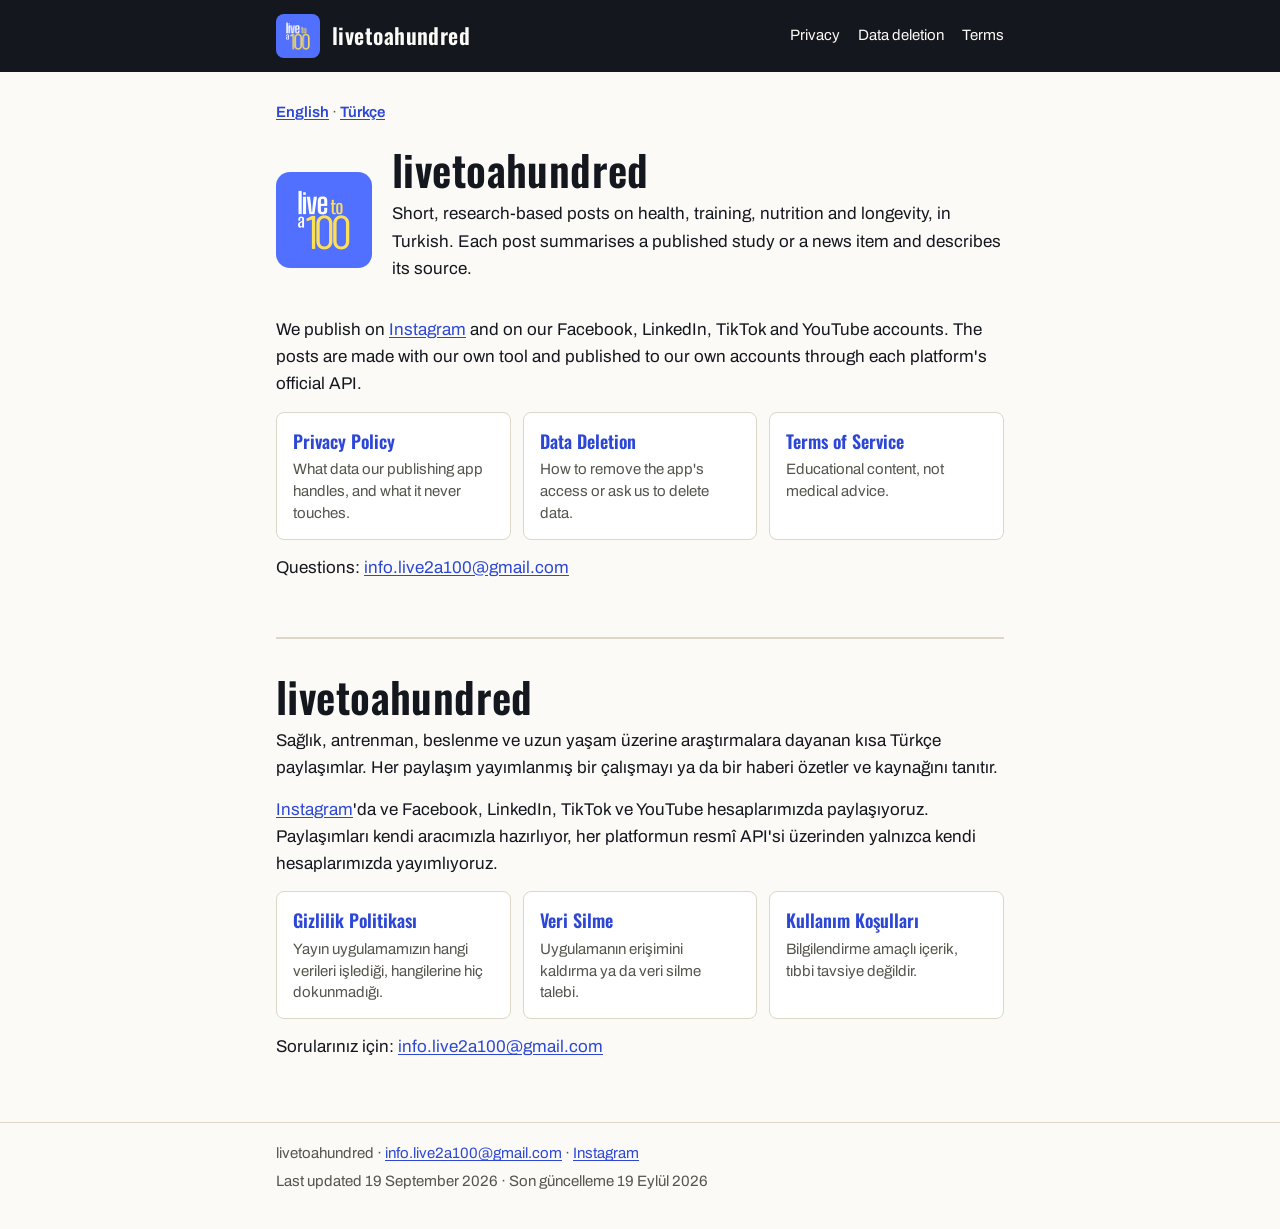
==== index.html @ da7e6f4c "Privacy policy, data deletion instructions and terms for livetoahundred Bilingual (English/Turkish) " ====
<!doctype html>
<html lang="en">
<head>
<meta charset="utf-8">
<meta name="viewport" content="width=device-width, initial-scale=1">
<title>livetoahundred</title>
<meta name="description" content="livetoahundred: research-based health and longevity posts. Privacy policy, data deletion and terms.">
<meta name="color-scheme" content="light dark">
<link rel="icon" type="image/png" sizes="32x32" href="assets/favicon-32.png">
<link rel="apple-touch-icon" href="assets/apple-touch-icon.png">
<link rel="stylesheet" href="assets/style.css">
</head>
<body>
<header class="site">
  <div class="inner">
    <a class="brand" href="./"><img src="assets/logo-192.png" alt="" width="44" height="44"><span>livetoahundred</span></a>
    <nav aria-label="Site"><a href="privacy/">Privacy</a> <a href="data-deletion/">Data deletion</a> <a href="terms/">Terms</a></nav>
  </div>
</header>
<main>
<p class="lang"><a href="#en">English</a> · <a href="#tr">Türkçe</a></p>

<article id="en" lang="en">
  <div class="hero">
    <img src="assets/logo-192.png" alt="livetoahundred logo" width="96" height="96">
    <div>
      <h1>livetoahundred</h1>
      <p>Short, research-based posts on health, training, nutrition and longevity, in Turkish. Each post summarises a published study or a news item and describes its source.</p>
    </div>
  </div>
  <p>We publish on <a href="https://www.instagram.com/livetoahundred/">Instagram</a> and on our Facebook, LinkedIn, TikTok and YouTube accounts. The posts are made with our own tool and published to our own accounts through each platform's official API.</p>
  <ul class="cards">
    <li><a href="privacy/"><strong>Privacy Policy</strong><span>What data our publishing app handles, and what it never touches.</span></a></li>
    <li><a href="data-deletion/"><strong>Data Deletion</strong><span>How to remove the app's access or ask us to delete data.</span></a></li>
    <li><a href="terms/"><strong>Terms of Service</strong><span>Educational content, not medical advice.</span></a></li>
  </ul>
  <p>Questions: <a href="mailto:info.live2a100@gmail.com">info.live2a100@gmail.com</a></p>
</article>

<article id="tr" lang="tr">
  <h1>livetoahundred</h1>
  <p>Sağlık, antrenman, beslenme ve uzun yaşam üzerine araştırmalara dayanan kısa Türkçe paylaşımlar. Her paylaşım yayımlanmış bir çalışmayı ya da bir haberi özetler ve kaynağını tanıtır.</p>
  <p><a href="https://www.instagram.com/livetoahundred/">Instagram</a>'da ve Facebook, LinkedIn, TikTok ve YouTube hesaplarımızda paylaşıyoruz. Paylaşımları kendi aracımızla hazırlıyor, her platformun resmî API'si üzerinden yalnızca kendi hesaplarımızda yayımlıyoruz.</p>
  <ul class="cards">
    <li><a href="privacy/#tr"><strong>Gizlilik Politikası</strong><span>Yayın uygulamamızın hangi verileri işlediği, hangilerine hiç dokunmadığı.</span></a></li>
    <li><a href="data-deletion/#tr"><strong>Veri Silme</strong><span>Uygulamanın erişimini kaldırma ya da veri silme talebi.</span></a></li>
    <li><a href="terms/#tr"><strong>Kullanım Koşulları</strong><span>Bilgilendirme amaçlı içerik, tıbbi tavsiye değildir.</span></a></li>
  </ul>
  <p>Sorularınız için: <a href="mailto:info.live2a100@gmail.com">info.live2a100@gmail.com</a></p>
</article>
</main>
<footer>
  <div class="inner">
    <p>livetoahundred · <a href="mailto:info.live2a100@gmail.com">info.live2a100@gmail.com</a> · <a href="https://www.instagram.com/livetoahundred/">Instagram</a></p>
    <p>Last updated 19 September 2026 · Son güncelleme 19 Eylül 2026</p>
  </div>
</footer>
</body>
</html>
---- assets/style.css ----
@font-face{font-family:'Archivo';src:url('fonts/Archivo.woff2') format('woff2');font-weight:100 900;font-style:normal;font-display:swap}
@font-face{font-family:'Oswald';src:url('fonts/Oswald.woff2') format('woff2');font-weight:200 700;font-style:normal;font-display:swap}

:root{
  --bg:#fbfaf6;
  --surface:#ffffff;
  --text:#15171e;
  --muted:#55544d;
  --rule:#dcd7c6;
  --link:#2c47d6;
  --band:#15171e;
  --band-text:#fbfaf6;
  --accent:#ffde59;
  --brand:#5170ff;
  --note-bg:#fff6cf;
  --note-rule:#e8c93f;
}
@media (prefers-color-scheme: dark){
  :root:not([data-theme="light"]){
    --bg:#15171e;
    --surface:#1d2029;
    --text:#ebe9e1;
    --muted:#a9a79f;
    --rule:#353842;
    --link:#a9b8ff;
    --band:#0e0f14;
    --band-text:#ebe9e1;
    --note-bg:#2a2717;
    --note-rule:#8a7626;
  }
}
:root[data-theme="dark"]{
  --bg:#15171e;
  --surface:#1d2029;
  --text:#ebe9e1;
  --muted:#a9a79f;
  --rule:#353842;
  --link:#a9b8ff;
  --band:#0e0f14;
  --band-text:#ebe9e1;
  --note-bg:#2a2717;
  --note-rule:#8a7626;
}

*{box-sizing:border-box}
html{-webkit-text-size-adjust:100%}
body{
  margin:0;
  background:var(--bg);
  color:var(--text);
  font-family:'Archivo',system-ui,-apple-system,'Segoe UI',Roboto,sans-serif;
  font-size:17px;
  line-height:1.6;
}
a{color:var(--link);text-underline-offset:2px}
a:hover{text-decoration-thickness:2px}
:focus-visible{outline:3px solid var(--accent);outline-offset:2px;border-radius:2px}

.site{background:var(--band);color:var(--band-text)}
.site .inner{
  max-width:760px;margin:0 auto;padding:14px 16px;
  display:flex;flex-wrap:wrap;align-items:center;gap:12px 24px;justify-content:space-between;
}
.brand{display:flex;align-items:center;gap:12px;color:var(--band-text);text-decoration:none}
.brand img{width:44px;height:44px;border-radius:8px;display:block}
.brand span{font-family:'Oswald',sans-serif;font-weight:600;font-size:22px;letter-spacing:.02em}
.site nav{display:flex;flex-wrap:wrap;gap:4px 18px}
.site nav a{color:var(--band-text);text-decoration:none;font-size:15px;padding:4px 0;border-bottom:2px solid transparent}
.site nav a:hover{border-bottom-color:var(--band-text)}
.site nav a[aria-current="page"]{color:var(--accent);border-bottom-color:var(--accent)}

main{max-width:760px;margin:0 auto;padding:28px 16px 48px}
.lang{margin:0 0 20px;font-size:15px;color:var(--muted)}
.lang a{font-weight:600}

h1,h2{font-family:'Oswald',sans-serif;font-weight:600;line-height:1.2;letter-spacing:.01em}
h1{font-size:clamp(30px,6vw,42px);margin:0 0 6px}
h2{font-size:22px;margin:36px 0 8px;padding-top:4px}
h3{font-size:17px;margin:22px 0 4px}
.updated{color:var(--muted);font-size:15px;margin:0 0 24px}
p,ul,ol{margin:0 0 14px}
li{margin:0 0 6px}
li::marker{color:var(--muted)}

.note{
  background:var(--note-bg);
  border-left:4px solid var(--note-rule);
  padding:14px 16px;
  margin:0 0 20px;
  border-radius:0 6px 6px 0;
}
.note p:last-child{margin-bottom:0}

.table-wrap{overflow-x:auto;margin:0 0 16px}
table{border-collapse:collapse;width:100%;font-size:15px;background:var(--surface)}
th,td{text-align:left;vertical-align:top;padding:8px 10px;border:1px solid var(--rule)}
th{font-weight:600}

article + article{margin-top:56px;padding-top:32px;border-top:2px solid var(--rule)}

.hero{display:flex;gap:20px;align-items:center;margin:0 0 20px}
.hero img{width:96px;height:96px;border-radius:14px;flex:none}
.cards{list-style:none;padding:0;display:grid;gap:12px;grid-template-columns:repeat(auto-fit,minmax(200px,1fr))}
.cards li{margin:0}
.cards a{
  display:block;height:100%;padding:14px 16px;background:var(--surface);
  border:1px solid var(--rule);border-radius:8px;text-decoration:none;color:var(--text)
}
.cards a:hover{border-color:var(--link)}
.cards strong{display:block;font-family:'Oswald',sans-serif;font-weight:600;font-size:18px;color:var(--link)}
.cards span{display:block;margin-top:4px;font-size:15px;line-height:1.45;color:var(--muted)}

footer{border-top:1px solid var(--rule)}
footer .inner{max-width:760px;margin:0 auto;padding:18px 16px 32px;font-size:15px;color:var(--muted)}
footer p{margin:0 0 4px}
code{font-size:.88em;overflow-wrap:anywhere}
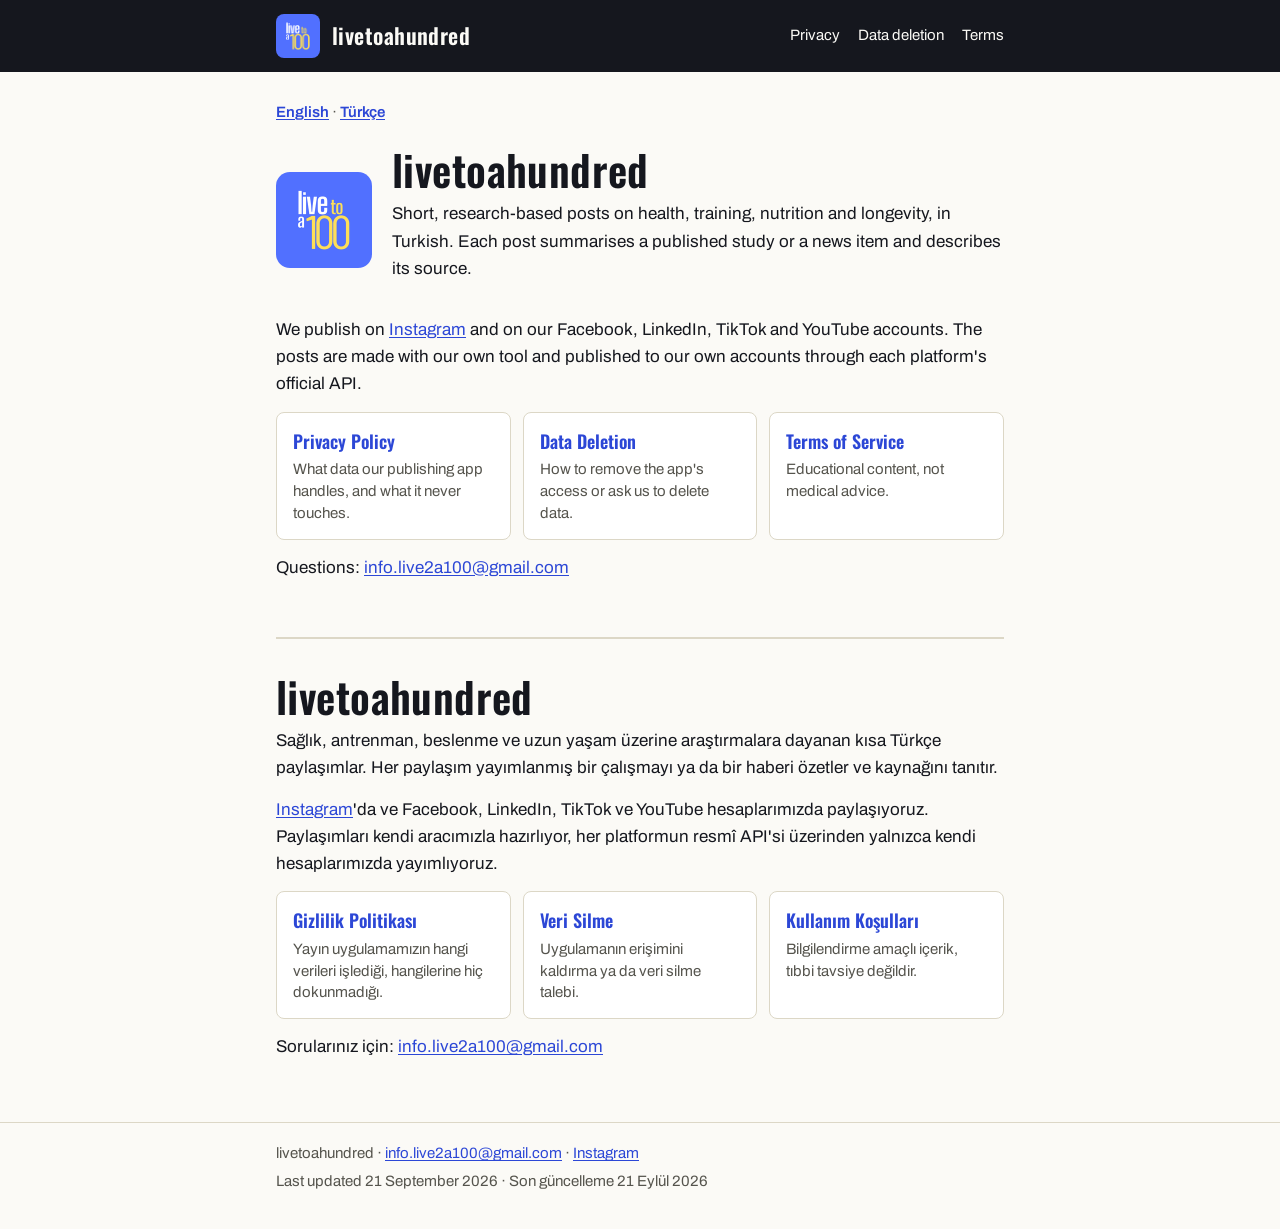
==== commit 0db79230: "privacy: name every Facebook permission the app holds, not just one The Page sits in a business port" ====
--- a/index.html
+++ b/index.html
@@ -52,7 +52,7 @@
 <footer>
   <div class="inner">
     <p>livetoahundred · <a href="mailto:info.live2a100@gmail.com">info.live2a100@gmail.com</a> · <a href="https://www.instagram.com/livetoahundred/">Instagram</a></p>
-    <p>Last updated 19 September 2026 · Son güncelleme 19 Eylül 2026</p>
+    <p>Last updated 21 September 2026 · Son güncelleme 21 Eylül 2026</p>
   </div>
 </footer>
 </body>
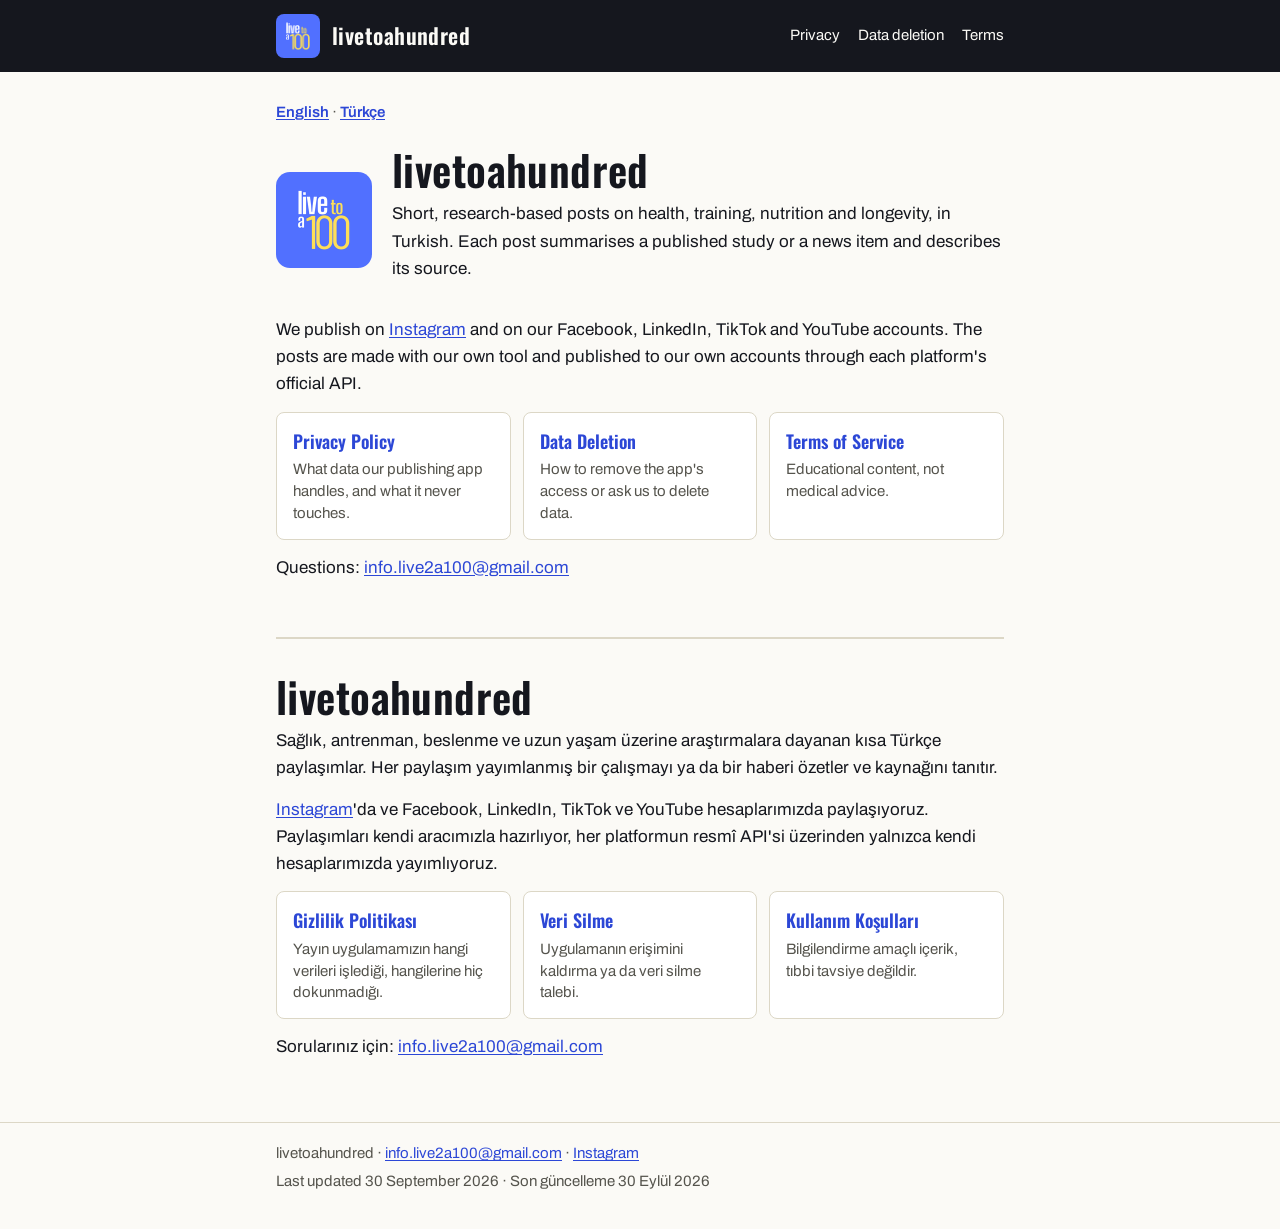
==== commit 1d5f9816: "privacy: the app now reads our own accounts' aggregate statistics Before the dashboard's statistics " ====
--- a/index.html
+++ b/index.html
@@ -52,7 +52,7 @@
 <footer>
   <div class="inner">
     <p>livetoahundred · <a href="mailto:info.live2a100@gmail.com">info.live2a100@gmail.com</a> · <a href="https://www.instagram.com/livetoahundred/">Instagram</a></p>
-    <p>Last updated 21 September 2026 · Son güncelleme 21 Eylül 2026</p>
+    <p>Last updated 30 September 2026 · Son güncelleme 30 Eylül 2026</p>
   </div>
 </footer>
 </body>
